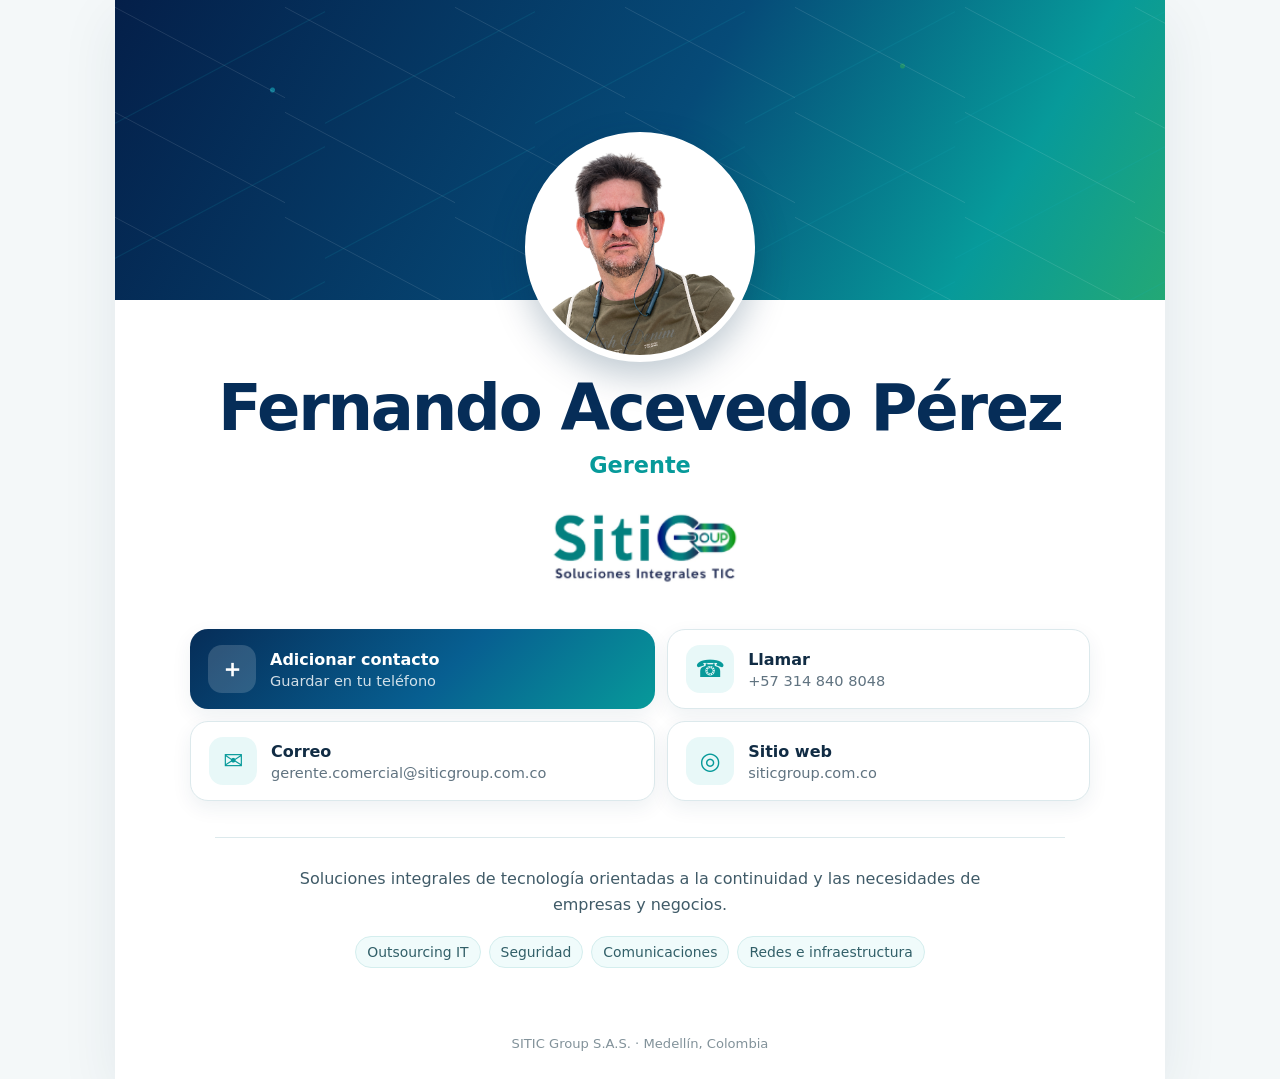
==== fernando/index.html @ 773158ab "Add files via upload" ====
<!doctype html>
<html lang="es">
<head>
    <meta charset="utf-8">
    <meta name="viewport" content="width=device-width, initial-scale=1, viewport-fit=cover">
    <meta name="theme-color" content="#053b69">
    <meta name="description" content="Perfil de contacto de Fernando Acevedo Pérez, Gerente de SITIC Group.">
    <title>Fernando Acevedo Pérez | SITIC Group</title>
    <link rel="stylesheet" href="style.css">
</head>
<body>
<main class="page">

    <section class="hero">
        <div class="tech-lines" aria-hidden="true"></div>
        <div class="photo-wrap">
            <img src="fernando.png" alt="Fernando Acevedo Pérez" class="photo">
        </div>
    </section>

    <section class="content">
        <h1>Fernando Acevedo Pérez</h1>
        <p class="role">Gerente</p>

        <div class="company">
            <img src="sitic-logo.png" alt="SITIC Group - Soluciones Integrales TIC" class="company-logo">
        </div>

        <div class="actions">
            <a class="action primary" href="fernando-acevedo.vcf" download>
                <span class="icon">＋</span>
                <span>
                    <strong>Adicionar contacto</strong>
                    <small>Guardar en tu teléfono</small>
                </span>
            </a>

            <a class="action" href="tel:+573148408048">
                <span class="icon">☎</span>
                <span>
                    <strong>Llamar</strong>
                    <small>+57 314 840 8048</small>
                </span>
            </a>

            <a class="action" href="mailto:gerente.comercial@siticgroup.com.co">
                <span class="icon">✉</span>
                <span>
                    <strong>Correo</strong>
                    <small>gerente.comercial@siticgroup.com.co</small>
                </span>
            </a>

            <a class="action" href="https://siticgroup.com.co/" target="_blank" rel="noopener">
                <span class="icon">◎</span>
                <span>
                    <strong>Sitio web</strong>
                    <small>siticgroup.com.co</small>
                </span>
            </a>
        </div>

        <section class="about">
            <p>
                Soluciones integrales de tecnología orientadas a la continuidad
                y las necesidades de empresas y negocios.
            </p>
            <div class="areas">
                <span>Outsourcing IT</span>
                <span>Seguridad</span>
                <span>Comunicaciones</span>
                <span>Redes e infraestructura</span>
            </div>
        </section>
    </section>

    <footer>SITIC Group S.A.S. · Medellín, Colombia</footer>
</main>
</body>
</html>
---- fernando/style.css ----
* {
    box-sizing: border-box;
}

:root {
    --navy: #062d58;
    --blue: #075f91;
    --teal: #079a9a;
    --cyan: #16b8c7;
    --green: #3cb54a;
    --ink: #112c44;
    --muted: #607380;
    --line: #dce9ec;
    --page: #f4f8f9;
}

body {
    margin: 0;
    font-family: system-ui, -apple-system, "Segoe UI", Arial, sans-serif;
    color: var(--ink);
    background: var(--page);
}

.page {
    max-width: 1050px;
    min-height: 100vh;
    margin: auto;
    background: #fff;
    text-align: center;
    box-shadow: 0 18px 55px rgba(4, 48, 80, .08);
}

.hero {
    position: relative;
    height: 300px;
    margin-bottom: 75px;
    overflow: visible;
    background:
        radial-gradient(circle at 15% 30%, rgba(22,184,199,.55) 0 2px, transparent 3px),
        radial-gradient(circle at 75% 22%, rgba(60,181,74,.42) 0 2px, transparent 3px),
        linear-gradient(120deg, #041f49 0%, #064b78 52%, #079a9a 82%, #42b84d 120%);
}

.tech-lines {
    position: absolute;
    inset: 0;
    opacity: .28;
    background-image:
        linear-gradient(28deg, transparent 49.5%, rgba(255,255,255,.38) 50%, transparent 50.5%),
        linear-gradient(152deg, transparent 49.5%, rgba(22,184,199,.48) 50%, transparent 50.5%);
    background-size: 170px 105px, 210px 135px;
}

.photo-wrap {
    position: absolute;
    left: 50%;
    bottom: -62px;
    transform: translateX(-50%);
    width: 230px;
    height: 230px;
    overflow: hidden;
    border: 7px solid #fff;
    border-radius: 50%;
    background: #fff;
    box-shadow: 0 14px 35px rgba(2, 43, 75, .25);
}

.photo {
    width: 100%;
    height: 100%;
    object-fit: contain;
    object-position: center bottom;
    display: block;
}

.content {
    padding: 0 25px 40px;
}

h1 {
    margin: 0;
    color: var(--navy);
    font-size: clamp(2.45rem, 6vw, 4rem);
    line-height: 1.05;
    letter-spacing: -.035em;
}

.role {
    margin: 10px 0 16px;
    color: var(--teal);
    font-size: 1.4rem;
    font-weight: 750;
}

.company {
    display: flex;
    justify-content: center;
    align-items: center;
    margin: 10px auto 22px;
}

.company-logo {
    width: 230px;
    max-width: 65vw;
    height: auto;
    display: block;
}

.actions {
    display: grid;
    grid-template-columns: 1.1fr 1fr;
    gap: 12px;
    max-width: 900px;
    margin: 30px auto 36px;
}

.action {
    display: flex;
    align-items: center;
    gap: 14px;
    min-height: 78px;
    padding: 15px 18px;
    text-align: left;
    text-decoration: none;
    color: inherit;
    background: #fff;
    border: 1px solid var(--line);
    border-radius: 18px;
    box-shadow: 0 7px 20px rgba(4, 54, 78, .07);
    transition: transform .15s ease, box-shadow .15s ease;
}

.action:hover {
    transform: translateY(-2px);
    box-shadow: 0 10px 25px rgba(4, 54, 78, .12);
}

.action.primary {
    color: #fff;
    border: 0;
    background: linear-gradient(135deg, var(--navy), var(--blue) 55%, var(--teal));
}

.icon {
    display: grid;
    place-items: center;
    width: 48px;
    min-width: 48px;
    height: 48px;
    border-radius: 14px;
    color: var(--teal);
    background: #e8f8f8;
    font-size: 1.5rem;
    font-weight: 800;
}

.primary .icon {
    color: #fff;
    background: rgba(255,255,255,.16);
}

.action strong,
.action small {
    display: block;
}

.action strong {
    font-size: 1rem;
}

.action small {
    margin-top: 3px;
    color: var(--muted);
    font-size: .91rem;
    word-break: break-word;
}

.primary small {
    color: rgba(255,255,255,.82);
}

.about {
    max-width: 850px;
    margin: 0 auto;
    padding: 28px 22px;
    border-top: 1px solid var(--line);
}

.about p {
    max-width: 720px;
    margin: 0 auto;
    color: #405b68;
    line-height: 1.6;
}

.areas {
    display: flex;
    flex-wrap: wrap;
    justify-content: center;
    gap: 8px;
    margin-top: 18px;
}

.areas span {
    padding: 7px 11px;
    border: 1px solid #d4eeee;
    border-radius: 999px;
    color: #315f68;
    background: #f0fbfb;
    font-size: .87rem;
}

footer {
    padding: 0 20px 28px;
    color: #82929a;
    font-size: .82rem;
}

@media (max-width: 700px) {
    .hero {
        height: 230px;
        margin-bottom: 57px;
    }

    .photo-wrap {
        width: 175px;
        height: 175px;
        bottom: -47px;
    }

    .content {
        padding: 0 14px 30px;
    }

    h1 {
        font-size: 2.45rem;
    }

    .role {
        font-size: 1.15rem;
        margin-bottom: 12px;
    }

    .company-logo {
        width: 190px;
    }

    .actions {
        grid-template-columns: 1fr;
        gap: 10px;
        margin-top: 24px;
    }

    .action {
        min-height: 70px;
        border-radius: 15px;
    }
}
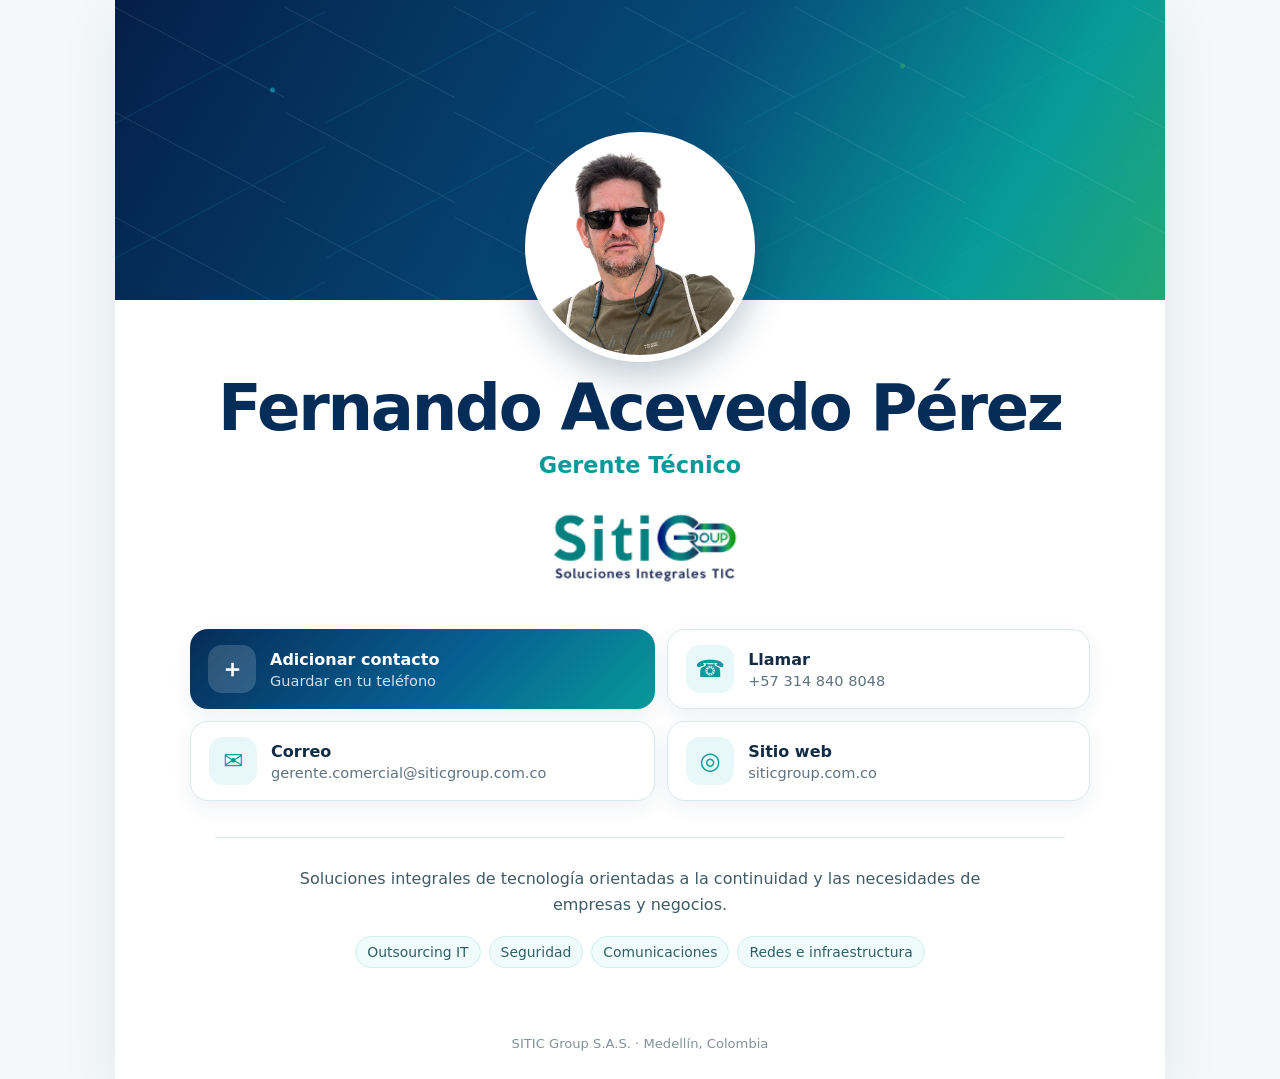
==== commit 16a3730e: "Update role from 'Gerente' to 'Gerente Técnico'" ====
--- a/fernando/index.html
+++ b/fernando/index.html
@@ -20,7 +20,7 @@
 
     <section class="content">
         <h1>Fernando Acevedo Pérez</h1>
-        <p class="role">Gerente</p>
+        <p class="role">Gerente Técnico</p>
 
         <div class="company">
             <img src="sitic-logo.png" alt="SITIC Group - Soluciones Integrales TIC" class="company-logo">
